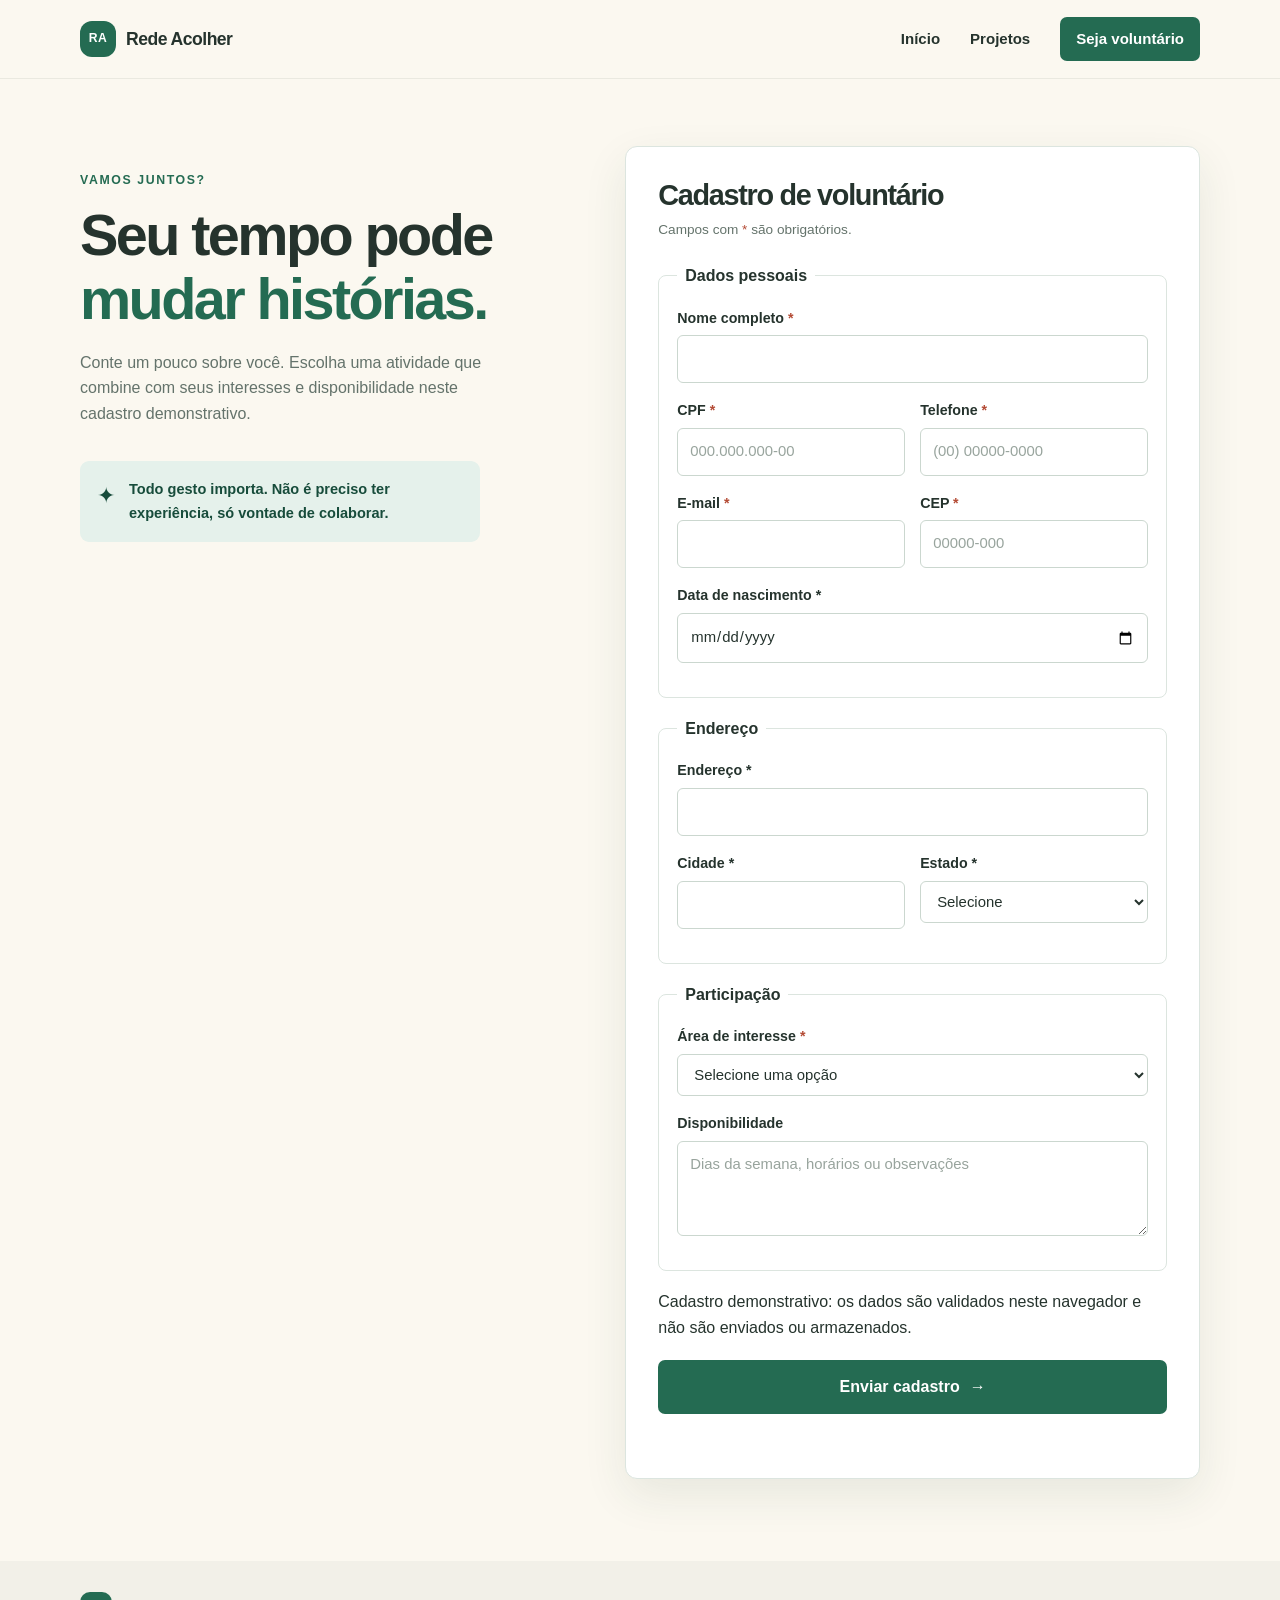
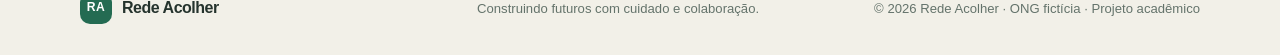
==== cadastro.html @ e8f596b9 "fix: publicar somente HTML CSS e JS na raiz" ====
<!doctype html>
<html lang="pt-BR">
<head>
  <meta charset="utf-8">
  <meta name="viewport" content="width=device-width, initial-scale=1">
  <meta name="description" content="Inscreva-se para ser voluntário da Rede Acolher.">
  <title>Seja voluntário | Rede Acolher</title>
  <link rel="stylesheet" href="styles.css">
  <script src="script.js" defer></script>
</head>
<body>
  <a class="skip-link" href="#conteudo">Pular para o conteúdo</a>
  <header class="site-header"><div class="container header-inner"><a class="brand" href="index.html" aria-label="Rede Acolher, página inicial"><span class="brand-mark" aria-hidden="true">RA</span><span>Rede Acolher</span></a><nav aria-label="Navegação principal"><ul class="nav-list"><li><a href="index.html">Início</a></li><li><a href="projetos.html">Projetos</a></li><li><a aria-current="page" class="button button-small" href="cadastro.html">Seja voluntário</a></li></ul></nav></div></header>
  <main id="conteudo" class="container form-layout">
    <section class="form-intro"><p class="eyebrow">Vamos juntos?</p><h1>Seu tempo pode<br><span>mudar histórias.</span></h1><p>Conte um pouco sobre você. Escolha uma atividade que combine com seus interesses e disponibilidade neste cadastro demonstrativo.</p><div class="form-note"><span aria-hidden="true">✦</span><p>Todo gesto importa. Não é preciso ter experiência, só vontade de colaborar.</p></div></section>
    <section class="form-panel" aria-labelledby="form-titulo"><h2 id="form-titulo">Cadastro de voluntário</h2><p class="form-required">Campos com <span aria-hidden="true">*</span> são obrigatórios.</p>
      <form id="volunteer-form"><fieldset><legend>Dados pessoais</legend>
        <div class="field"><label for="nome">Nome completo <span aria-hidden="true">*</span></label><input id="nome" name="nome" autocomplete="name" required minlength="3"></div>
        <div class="field-row"><div class="field"><label for="cpf">CPF <span aria-hidden="true">*</span></label><input id="cpf" name="cpf" pattern="[0-9]{3}\.[0-9]{3}\.[0-9]{3}-[0-9]{2}" inputmode="numeric" autocomplete="off" placeholder="000.000.000-00" maxlength="14" aria-describedby="cpf-error" required><small class="error" id="cpf-error"></small></div><div class="field"><label for="telefone">Telefone <span aria-hidden="true">*</span></label><input type="tel" id="telefone" name="telefone" pattern="\([0-9]{2}\) [0-9]{4,5}-[0-9]{4}" inputmode="tel" autocomplete="tel" placeholder="(00) 00000-0000" maxlength="15" aria-describedby="telefone-error" required><small class="error" id="telefone-error"></small></div></div>
        <div class="field-row"><div class="field"><label for="email">E-mail <span aria-hidden="true">*</span></label><input id="email" name="email" type="email" autocomplete="email" required></div><div class="field"><label for="cep">CEP <span aria-hidden="true">*</span></label><input id="cep" name="cep" pattern="[0-9]{5}-[0-9]{3}" inputmode="numeric" autocomplete="postal-code" placeholder="00000-000" maxlength="9" aria-describedby="cep-error" required><small class="error" id="cep-error"></small></div></div>
        <div class="field"><label for="nascimento">Data de nascimento *</label><input id="nascimento" name="nascimento" type="date" autocomplete="bday" required></div>
        </fieldset><fieldset><legend>Endereço</legend>
        <div class="field"><label for="endereco">Endereço *</label><input id="endereco" name="endereco" type="text" autocomplete="address-line1" required></div>
        <div class="field-row"><div class="field"><label for="cidade">Cidade *</label><input id="cidade" name="cidade" type="text" autocomplete="address-level2" required></div><div class="field"><label for="estado">Estado *</label><select id="estado" name="estado" autocomplete="address-level1" required><option value="">Selecione</option><option>AC</option><option>AL</option><option>AP</option><option>AM</option><option>BA</option><option>CE</option><option>DF</option><option>ES</option><option>GO</option><option>MA</option><option>MT</option><option>MS</option><option>MG</option><option>PA</option><option>PB</option><option>PR</option><option>PE</option><option>PI</option><option>RJ</option><option>RN</option><option>RS</option><option>RO</option><option>RR</option><option>SC</option><option>SP</option><option>SE</option><option>TO</option></select></div></div>
        </fieldset><fieldset><legend>Participação</legend>
        <div class="field"><label for="interesse">Área de interesse <span aria-hidden="true">*</span></label><select id="interesse" name="interesse" required><option value="">Selecione uma opção</option><option>Educação</option><option>Cuidado e convivência</option><option>Meio ambiente</option><option>Comunicação e eventos</option><option>Apoio a campanhas de doação</option><option>Outra área</option></select></div>
        <div class="field"><label for="disponibilidade">Disponibilidade</label><textarea id="disponibilidade" name="disponibilidade" rows="3" placeholder="Dias da semana, horários ou observações"></textarea></div>
        </fieldset><p>Cadastro demonstrativo: os dados são validados neste navegador e não são enviados ou armazenados.</p><button class="button submit-button" type="submit">Enviar cadastro <span aria-hidden="true">→</span></button>
        <p class="form-feedback" id="form-feedback" role="status" aria-live="polite"></p>
      </form>
    </section>
  </main>
  <footer class="site-footer"><div class="container footer-inner"><a class="brand brand-footer" href="index.html"><span class="brand-mark" aria-hidden="true">RA</span><span>Rede Acolher</span></a><p>Construindo futuros com cuidado e colaboração.</p><small>© 2026 Rede Acolher · ONG fictícia · Projeto acadêmico</small></div></footer>
</body>
</html>
---- styles.css ----
:root{--ink:#25332d;--muted:#64736b;--green:#246b52;--green-dark:#174c3b;--mint:#e5f1eb;--coral:#f0a58c;--cream:#fbf8f0;--line:#dce5df;--white:#fff;--shadow:0 16px 45px rgba(28,65,49,.09)}
*{box-sizing:border-box}
html{scroll-behavior:smooth}
body{margin:0;color:var(--ink);background:var(--cream);font-family:Arial,Helvetica,sans-serif;line-height:1.6}
a{color:inherit}
a:focus-visible,button:focus-visible,input:focus-visible,select:focus-visible,textarea:focus-visible{outline:3px solid #dd855f;outline-offset:3px}
.container{width:min(1120px,calc(100% - 40px));margin-inline:auto}
.skip-link{position:absolute;left:12px;top:-60px;z-index:10;background:var(--ink);color:white;padding:10px 16px;border-radius:6px}
.skip-link:focus{top:12px}
.site-header{background:var(--cream);border-bottom:1px solid rgba(37,51,45,.08)}
.header-inner,.nav-list,.brand{display:flex;align-items:center}
.header-inner{justify-content:space-between;min-height:78px}
.brand{gap:10px;text-decoration:none;font-weight:700;font-size:1.1rem;letter-spacing:-.03em}
.brand-mark{display:grid;place-items:center;width:36px;height:36px;border-radius:12px;background:var(--green);color:#fff;font-size:.76rem;letter-spacing:.04em}
.nav-list{gap:30px;list-style:none;margin:0;padding:0}
.nav-list a{text-decoration:none;font-size:.94rem;font-weight:600}
.nav-list a[aria-current=page]:not(.button){color:var(--green)}
.button{display:inline-flex;align-items:center;justify-content:center;gap:10px;border:0;border-radius:7px;background:var(--green);color:#fff;padding:14px 21px;text-decoration:none;font:inherit;font-weight:700;cursor:pointer;transition:background .2s,transform .2s}
.button:hover{background:var(--green-dark);transform:translateY(-1px)}
.button-small{padding:10px 16px}
.hero{position:relative;overflow:hidden;min-height:475px;background:var(--mint)}
.hero-content{position:relative;z-index:1;padding-top:84px;padding-bottom:83px}
.eyebrow{margin:0 0 12px;color:var(--green);font-size:.77rem;font-weight:800;letter-spacing:.13em;text-transform:uppercase}
h1,h2,h3,p{margin-top:0}
h1,h2{letter-spacing:-.045em;line-height:1.12}
.hero h1,.page-intro h1,.form-intro h1{font-size:clamp(2.7rem,6vw,4.5rem);margin:0 0 18px}
.hero h1 span,.page-intro h1 span,.form-intro h1 span{color:var(--green)}
.hero-copy{max-width:490px;color:var(--muted);font-size:1.08rem}
.hero-actions{display:flex;align-items:center;gap:26px;margin-top:28px}
.text-link{color:var(--green);font-weight:700;text-decoration:none}
.text-link span{display:inline-block;margin-left:5px;transition:transform .2s}
.text-link:hover span{transform:translateX(4px)}
.hero-art{position:absolute;right:max(calc((100vw - 1120px)/2),30px);top:48px;width:390px;height:380px;border-radius:48% 52% 43% 57%;background:#c5dfd0}
.hero-art:before,.hero-art:after{position:absolute;content:"";border-radius:50%}
.hero-art:before{width:220px;height:220px;right:-35px;top:24px;background:#f2c2a9}
.hero-art:after{width:95px;height:95px;left:5px;bottom:24px;background:#f5dc9c}
.sun{position:absolute;z-index:1;right:57px;top:55px;width:78px;height:78px;border-radius:50%;background:#e8a479}
.art-card{position:absolute;z-index:2;left:77px;top:78px;display:flex;align-items:center;gap:17px;padding:22px 25px;background:#fff;border-radius:14px;box-shadow:var(--shadow);transform:rotate(-5deg)}
.art-card span{font-size:3.6rem}
.art-card p{margin:0;font-family:Georgia,serif;font-size:1.15rem;font-weight:700;line-height:1.35}
.art-dot{position:absolute;z-index:3;right:49px;bottom:55px;width:52px;height:52px;background:var(--green);border:8px solid var(--mint);border-radius:50%}
.section{padding-top:76px;padding-bottom:82px}
.section-heading{display:flex;align-items:end;justify-content:space-between;gap:30px;margin-bottom:28px}
.section-heading h2{margin:0;font-size:2.2rem}
.section-heading>p{max-width:350px;margin:0;color:var(--muted)}
.impact-grid{display:grid;grid-template-columns:repeat(3,1fr);gap:18px}
.impact-card{padding:25px 27px;border:1px solid var(--line);border-radius:10px;background:#fff}
.icon{display:grid;place-items:center;width:42px;height:42px;margin-bottom:18px;border-radius:13px;background:var(--mint);color:var(--green);font-size:1.5rem}
.impact-card strong{display:block;color:var(--green);font-size:2rem;line-height:1.1}
.impact-card h3{margin:7px 0 4px;font-size:1rem}
.impact-card p{margin:0;color:var(--muted);font-size:.91rem}
.cta-band{background:var(--green-dark);color:#fff}
.cta-inner{display:flex;align-items:center;justify-content:space-between;gap:25px;padding-block:42px}
.cta-inner .eyebrow{color:#a8d7bc}
.cta-inner h2{max-width:560px;margin:0;font-size:2rem}
.button-light{background:#fff;color:var(--green-dark);white-space:nowrap}
.button-light:hover{background:#edf5ef}
.site-footer{background:#f2f0e8}
.footer-inner{display:grid;grid-template-columns:1fr 1fr auto;align-items:center;gap:20px;min-height:94px}
.footer-inner p,.footer-inner small{margin:0;color:var(--muted);font-size:.82rem}
.brand-footer{font-size:1rem}
.brand-footer .brand-mark{width:32px;height:32px;border-radius:10px}
.page-intro{padding:70px 0 30px}
.page-intro h1{font-size:clamp(2.6rem,5vw,4rem)}
.page-intro>div>p:last-child{max-width:550px;color:var(--muted);font-size:1.06rem}
.project-grid{display:grid;grid-template-columns:repeat(3,1fr);gap:22px}
.project-card{overflow:hidden;border:1px solid var(--line);border-radius:12px;background:#fff;box-shadow:0 5px 20px rgba(28,65,49,.04)}
.project-visual{display:grid;place-items:center;height:180px;font-size:4.5rem}
.visual-education{background:#f4e3c4;color:#946d32}
.visual-care{background:#f2d8ce;color:#ae654e}
.visual-green{background:#d9e9d6;color:#477b52}
.project-body{padding:24px}
.tag{display:inline-block;margin:0 0 11px;padding:4px 10px;border-radius:99px;background:var(--mint);color:var(--green);font-size:.74rem;font-weight:700}
.project-body h2{margin:0 0 10px;font-size:1.45rem}
.project-body>p:not(.tag){min-height:82px;color:var(--muted);font-size:.94rem}
.form-layout{display:grid;grid-template-columns:.9fr 1.1fr;gap:75px;padding-top:67px;padding-bottom:82px}
.form-intro{padding-top:25px}
.form-intro h1{font-size:clamp(2.6rem,4.5vw,3.7rem)}
.form-intro>p:not(.eyebrow){max-width:420px;color:var(--muted)}
.form-note{display:flex;align-items:flex-start;gap:14px;max-width:400px;margin-top:35px;padding:17px;border-radius:9px;background:var(--mint);color:var(--green-dark)}
.form-note span{font-size:1.4rem}
.form-note p{margin:0;font-size:.91rem;font-weight:600}
.form-panel{padding:32px;border:1px solid var(--line);border-radius:12px;background:#fff;box-shadow:var(--shadow)}
.form-panel h2{margin:0 0 8px;font-size:1.8rem}
.form-required{margin:0 0 22px;color:var(--muted);font-size:.85rem}
.form-required span,.field label span{color:#b44b35}
.field{display:flex;flex-direction:column;gap:6px;margin-bottom:16px}
.field-row{display:grid;grid-template-columns:1fr 1fr;gap:15px}
.field label{font-size:.89rem;font-weight:700}
input,select,textarea{width:100%;border:1px solid #cbd7cf;border-radius:6px;background:#fff;color:var(--ink);padding:11px 12px;font:inherit;font-size:.93rem}
input::placeholder,textarea::placeholder{color:#98a49d}
textarea{resize:vertical}
.error{min-height:0;color:#a63f32;font-size:.78rem}
.error:empty{display:none}
[aria-invalid=true]{border-color:#a63f32}
.submit-button{width:100%;margin-top:4px}
.form-feedback{min-height:1.4em;margin:12px 0 0;color:var(--green);font-size:.9rem;font-weight:700}
@media(max-width:850px){.hero-art{right:-90px;opacity:.65}.hero-content{max-width:650px}.section-heading{align-items:start;flex-direction:column}.form-layout{gap:35px}.footer-inner{grid-template-columns:1fr 1fr}.footer-inner small{grid-column:1/-1;padding-bottom:15px}}
@media(max-width:650px){.container{width:min(100% - 32px,520px)}.header-inner{align-items:flex-start;flex-direction:column;gap:13px;padding-block:15px}.nav-list{gap:17px;flex-wrap:wrap}.nav-list a{font-size:.87rem}.hero{min-height:450px}.hero-content{padding-top:67px;padding-bottom:60px}.hero-art{right:-225px;top:95px;opacity:.3}.hero-copy{max-width:400px}.hero-actions{align-items:flex-start;flex-direction:column;gap:17px}.section{padding-block:55px}.section-heading h2{font-size:1.9rem}.impact-grid,.project-grid{grid-template-columns:1fr}.impact-card{padding:20px}.project-body>p:not(.tag){min-height:0}.cta-inner{align-items:flex-start;flex-direction:column;padding-block:34px}.cta-inner h2{font-size:1.7rem}.footer-inner{grid-template-columns:1fr;gap:7px;padding-block:20px}.footer-inner small{grid-column:auto;padding:4px 0 0}.page-intro{padding-top:50px}.form-layout{grid-template-columns:1fr;padding-top:40px;gap:27px}.form-intro{padding-top:0}.form-panel{padding:22px 18px}.field-row{grid-template-columns:1fr;gap:0}}
@media(prefers-reduced-motion:reduce){html{scroll-behavior:auto}*,*::before,*::after{transition:none!important}}


.hero-image{position:absolute;right:3%;top:70px;width:38%;height:auto;border-radius:18px}fieldset{border:1px solid var(--line);border-radius:8px;padding:18px;margin:0 0 18px;min-width:0}legend{font-weight:700;padding-inline:8px}address{font-style:normal} @media(max-width:850px){.hero-image{position:static;display:block;width:min(90%,500px);margin:0 auto 30px}.hero-content{padding-bottom:30px}}
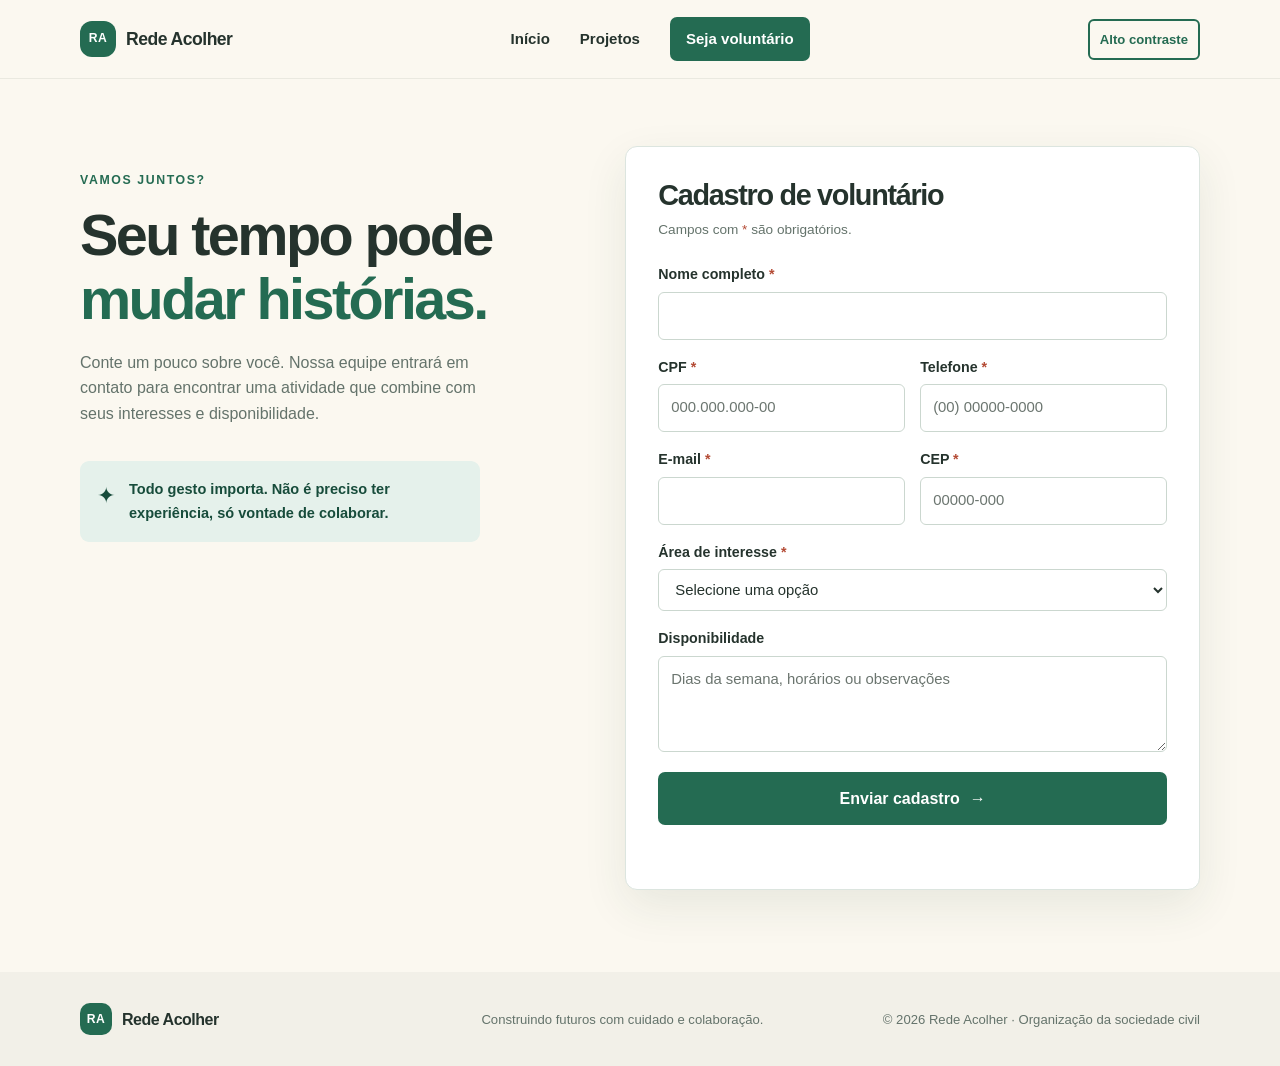
==== commit d26ef243: "feat: prepare Project04 for production deployment Closes #2" ====
--- a/cadastro.html
+++ b/cadastro.html
@@ -1,35 +1 @@
-<!doctype html>
-<html lang="pt-BR">
-<head>
-  <meta charset="utf-8">
-  <meta name="viewport" content="width=device-width, initial-scale=1">
-  <meta name="description" content="Inscreva-se para ser voluntário da Rede Acolher.">
-  <title>Seja voluntário | Rede Acolher</title>
-  <link rel="stylesheet" href="styles.css">
-  <script src="script.js" defer></script>
-</head>
-<body>
-  <a class="skip-link" href="#conteudo">Pular para o conteúdo</a>
-  <header class="site-header"><div class="container header-inner"><a class="brand" href="index.html" aria-label="Rede Acolher, página inicial"><span class="brand-mark" aria-hidden="true">RA</span><span>Rede Acolher</span></a><nav aria-label="Navegação principal"><ul class="nav-list"><li><a href="index.html">Início</a></li><li><a href="projetos.html">Projetos</a></li><li><a aria-current="page" class="button button-small" href="cadastro.html">Seja voluntário</a></li></ul></nav></div></header>
-  <main id="conteudo" class="container form-layout">
-    <section class="form-intro"><p class="eyebrow">Vamos juntos?</p><h1>Seu tempo pode<br><span>mudar histórias.</span></h1><p>Conte um pouco sobre você. Escolha uma atividade que combine com seus interesses e disponibilidade neste cadastro demonstrativo.</p><div class="form-note"><span aria-hidden="true">✦</span><p>Todo gesto importa. Não é preciso ter experiência, só vontade de colaborar.</p></div></section>
-    <section class="form-panel" aria-labelledby="form-titulo"><h2 id="form-titulo">Cadastro de voluntário</h2><p class="form-required">Campos com <span aria-hidden="true">*</span> são obrigatórios.</p>
-      <form id="volunteer-form"><fieldset><legend>Dados pessoais</legend>
-        <div class="field"><label for="nome">Nome completo <span aria-hidden="true">*</span></label><input id="nome" name="nome" autocomplete="name" required minlength="3"></div>
-        <div class="field-row"><div class="field"><label for="cpf">CPF <span aria-hidden="true">*</span></label><input id="cpf" name="cpf" pattern="[0-9]{3}\.[0-9]{3}\.[0-9]{3}-[0-9]{2}" inputmode="numeric" autocomplete="off" placeholder="000.000.000-00" maxlength="14" aria-describedby="cpf-error" required><small class="error" id="cpf-error"></small></div><div class="field"><label for="telefone">Telefone <span aria-hidden="true">*</span></label><input type="tel" id="telefone" name="telefone" pattern="\([0-9]{2}\) [0-9]{4,5}-[0-9]{4}" inputmode="tel" autocomplete="tel" placeholder="(00) 00000-0000" maxlength="15" aria-describedby="telefone-error" required><small class="error" id="telefone-error"></small></div></div>
-        <div class="field-row"><div class="field"><label for="email">E-mail <span aria-hidden="true">*</span></label><input id="email" name="email" type="email" autocomplete="email" required></div><div class="field"><label for="cep">CEP <span aria-hidden="true">*</span></label><input id="cep" name="cep" pattern="[0-9]{5}-[0-9]{3}" inputmode="numeric" autocomplete="postal-code" placeholder="00000-000" maxlength="9" aria-describedby="cep-error" required><small class="error" id="cep-error"></small></div></div>
-        <div class="field"><label for="nascimento">Data de nascimento *</label><input id="nascimento" name="nascimento" type="date" autocomplete="bday" required></div>
-        </fieldset><fieldset><legend>Endereço</legend>
-        <div class="field"><label for="endereco">Endereço *</label><input id="endereco" name="endereco" type="text" autocomplete="address-line1" required></div>
-        <div class="field-row"><div class="field"><label for="cidade">Cidade *</label><input id="cidade" name="cidade" type="text" autocomplete="address-level2" required></div><div class="field"><label for="estado">Estado *</label><select id="estado" name="estado" autocomplete="address-level1" required><option value="">Selecione</option><option>AC</option><option>AL</option><option>AP</option><option>AM</option><option>BA</option><option>CE</option><option>DF</option><option>ES</option><option>GO</option><option>MA</option><option>MT</option><option>MS</option><option>MG</option><option>PA</option><option>PB</option><option>PR</option><option>PE</option><option>PI</option><option>RJ</option><option>RN</option><option>RS</option><option>RO</option><option>RR</option><option>SC</option><option>SP</option><option>SE</option><option>TO</option></select></div></div>
-        </fieldset><fieldset><legend>Participação</legend>
-        <div class="field"><label for="interesse">Área de interesse <span aria-hidden="true">*</span></label><select id="interesse" name="interesse" required><option value="">Selecione uma opção</option><option>Educação</option><option>Cuidado e convivência</option><option>Meio ambiente</option><option>Comunicação e eventos</option><option>Apoio a campanhas de doação</option><option>Outra área</option></select></div>
-        <div class="field"><label for="disponibilidade">Disponibilidade</label><textarea id="disponibilidade" name="disponibilidade" rows="3" placeholder="Dias da semana, horários ou observações"></textarea></div>
-        </fieldset><p>Cadastro demonstrativo: os dados são validados neste navegador e não são enviados ou armazenados.</p><button class="button submit-button" type="submit">Enviar cadastro <span aria-hidden="true">→</span></button>
-        <p class="form-feedback" id="form-feedback" role="status" aria-live="polite"></p>
-      </form>
-    </section>
-  </main>
-  <footer class="site-footer"><div class="container footer-inner"><a class="brand brand-footer" href="index.html"><span class="brand-mark" aria-hidden="true">RA</span><span>Rede Acolher</span></a><p>Construindo futuros com cuidado e colaboração.</p><small>© 2026 Rede Acolher · ONG fictícia · Projeto acadêmico</small></div></footer>
-</body>
-</html>
+<!doctype html><html lang="pt-BR"><head><meta charset="utf-8"><meta name="viewport" content="width=device-width,initial-scale=1"><meta name="description" content="Inscreva-se para ser voluntário da Rede Acolher."><title>Seja voluntário | Rede Acolher</title><link rel="stylesheet" href="styles.min.css"><script src="script.min.js" defer="defer"></script></head><body><a class="skip-link" href="#conteudo">Pular para o conteúdo</a><header class="site-header"><div class="container header-inner"><a class="brand" href="index.html" aria-label="Rede Acolher, página inicial"><span class="brand-mark" aria-hidden="true">RA</span><span>Rede Acolher</span></a><nav aria-label="Navegação principal"><ul class="nav-list"><li><a href="index.html">Início</a></li><li><a href="projetos.html">Projetos</a></li><li><a aria-current="page" class="button button-small" href="cadastro.html">Seja voluntário</a></li></ul></nav><button class="contrast-toggle" type="button" aria-pressed="false">Alto contraste</button></div></header><main id="conteudo" class="container form-layout"><section class="form-intro"><p class="eyebrow">Vamos juntos?</p><h1>Seu tempo pode<br><span>mudar histórias.</span></h1><p>Conte um pouco sobre você. Nossa equipe entrará em contato para encontrar uma atividade que combine com seus interesses e disponibilidade.</p><div class="form-note"><span aria-hidden="true">✦</span><p>Todo gesto importa. Não é preciso ter experiência, só vontade de colaborar.</p></div></section><section class="form-panel" aria-labelledby="form-titulo"><h2 id="form-titulo">Cadastro de voluntário</h2><p class="form-required">Campos com <span aria-hidden="true">*</span> são obrigatórios.</p><form id="volunteer-form"><div class="field"><label for="nome">Nome completo <span aria-hidden="true">*</span></label><input id="nome" name="nome" autocomplete="name" required minlength="3"></div><div class="field-row"><div class="field"><label for="cpf">CPF <span aria-hidden="true">*</span></label><input id="cpf" name="cpf" inputmode="numeric" autocomplete="off" placeholder="000.000.000-00" maxlength="14" aria-describedby="cpf-error" required><small class="error" id="cpf-error"></small></div><div class="field"><label for="telefone">Telefone <span aria-hidden="true">*</span></label><input id="telefone" name="telefone" inputmode="tel" autocomplete="tel" placeholder="(00) 00000-0000" maxlength="15" aria-describedby="telefone-error" required><small class="error" id="telefone-error"></small></div></div><div class="field-row"><div class="field"><label for="email">E-mail <span aria-hidden="true">*</span></label><input id="email" name="email" type="email" autocomplete="email" required></div><div class="field"><label for="cep">CEP <span aria-hidden="true">*</span></label><input id="cep" name="cep" inputmode="numeric" autocomplete="postal-code" placeholder="00000-000" maxlength="9" aria-describedby="cep-error" required><small class="error" id="cep-error"></small></div></div><div class="field"><label for="interesse">Área de interesse <span aria-hidden="true">*</span></label><select id="interesse" name="interesse" required><option value="">Selecione uma opção</option><option>Educação</option><option>Cuidado e convivência</option><option>Meio ambiente</option><option>Comunicação e eventos</option><option>Outra área</option></select></div><div class="field"><label for="disponibilidade">Disponibilidade</label><textarea id="disponibilidade" name="disponibilidade" rows="3" placeholder="Dias da semana, horários ou observações"></textarea></div><button class="button submit-button" type="submit">Enviar cadastro <span aria-hidden="true">→</span></button><p class="form-feedback" id="form-feedback" role="status" aria-live="polite"></p></form></section></main><footer class="site-footer"><div class="container footer-inner"><a class="brand brand-footer" href="index.html"><span class="brand-mark" aria-hidden="true">RA</span><span>Rede Acolher</span></a><p>Construindo futuros com cuidado e colaboração.</p><small>© 2026 Rede Acolher · Organização da sociedade civil</small></div></footer></body></html>
--- a/styles.min.css
+++ b/styles.min.css
@@ -0,0 +1 @@
+:root{--ink:#25332d;--muted:#64736b;--green:#246b52;--green-dark:#174c3b;--mint:#e5f1eb;--coral:#f0a58c;--cream:#fbf8f0;--line:#dce5df;--white:#fff;--shadow:0 16px 45px rgba(28,65,49,.09)}.high-contrast{--ink:#111;--muted:#222;--green:#003f25;--green-dark:#001d11;--mint:#fff;--cream:#fff;--line:#222;--shadow:none}*{box-sizing:border-box}html{scroll-behavior:smooth}body{margin:0;color:var(--ink);background:var(--cream);font-family:Arial,Helvetica,sans-serif;line-height:1.6}a{color:inherit}a:focus-visible,button:focus-visible,input:focus-visible,select:focus-visible,textarea:focus-visible{outline:3px solid #9b3d17;outline-offset:3px}.container{width:min(1120px,calc(100% - 40px));margin-inline:auto}.skip-link{position:absolute;left:12px;top:-60px;z-index:10;background:var(--ink);color:#fff;padding:10px 16px;border-radius:6px}.skip-link:focus{top:12px}.site-header{background:var(--cream);border-bottom:1px solid rgba(37,51,45,.08)}.brand,.header-inner,.nav-list{display:flex;align-items:center}.header-inner{justify-content:space-between;min-height:78px}.contrast-toggle{border:2px solid var(--green);border-radius:6px;background:var(--cream);color:var(--green);padding:8px 10px;font:inherit;font-size:.82rem;font-weight:700;cursor:pointer}.contrast-toggle[aria-pressed=true]{background:var(--green);color:#fff}.brand{gap:10px;text-decoration:none;font-weight:700;font-size:1.1rem;letter-spacing:-.03em}.brand-mark{display:grid;place-items:center;width:36px;height:36px;border-radius:12px;background:var(--green);color:#fff;font-size:.76rem;letter-spacing:.04em}.nav-list{gap:30px;list-style:none;margin:0;padding:0}.nav-list a{text-decoration:none;font-size:.94rem;font-weight:600}.nav-list a[aria-current=page]:not(.button){color:var(--green)}.button{display:inline-flex;align-items:center;justify-content:center;gap:10px;border:0;border-radius:7px;background:var(--green);color:#fff;padding:14px 21px;text-decoration:none;font:inherit;font-weight:700;cursor:pointer;transition:background .2s,transform .2s}.button:hover{background:var(--green-dark);transform:translateY(-1px)}.button-small{padding:10px 16px}.hero{position:relative;overflow:hidden;min-height:475px;background:var(--mint)}.high-contrast .hero-art{display:none}.hero-content{position:relative;z-index:1;padding-top:84px;padding-bottom:83px}.eyebrow{margin:0 0 12px;color:var(--green);font-size:.77rem;font-weight:800;letter-spacing:.13em;text-transform:uppercase}h1,h2,h3,p{margin-top:0}h1,h2{letter-spacing:-.045em;line-height:1.12}.form-intro h1,.hero h1,.page-intro h1{font-size:clamp(2.7rem,6vw,4.5rem);margin:0 0 18px}.form-intro h1 span,.hero h1 span,.page-intro h1 span{color:var(--green)}.hero-copy{max-width:490px;color:var(--muted);font-size:1.08rem}.hero-actions{display:flex;align-items:center;gap:26px;margin-top:28px}.text-link{color:var(--green);font-weight:700;text-decoration:none}.text-link span{display:inline-block;margin-left:5px;transition:transform .2s}.text-link:hover span{transform:translateX(4px)}.hero-art{position:absolute;right:max(calc((100vw - 1120px)/ 2),30px);top:48px;width:390px;height:380px;border-radius:48% 52% 43% 57%;background:#c5dfd0}.hero-art:after,.hero-art:before{position:absolute;content:"";border-radius:50%}.hero-art:before{width:220px;height:220px;right:-35px;top:24px;background:#f2c2a9}.hero-art:after{width:95px;height:95px;left:5px;bottom:24px;background:#f5dc9c}.sun{position:absolute;z-index:1;right:57px;top:55px;width:78px;height:78px;border-radius:50%;background:#e8a479}.art-card{position:absolute;z-index:2;left:77px;top:78px;display:flex;align-items:center;gap:17px;padding:22px 25px;background:#fff;border-radius:14px;box-shadow:var(--shadow);transform:rotate(-5deg)}.art-card span{font-size:3.6rem}.art-card p{margin:0;font-family:Georgia,serif;font-size:1.15rem;font-weight:700;line-height:1.35}.art-dot{position:absolute;z-index:3;right:49px;bottom:55px;width:52px;height:52px;background:var(--green);border:8px solid var(--mint);border-radius:50%}.section{padding-top:76px;padding-bottom:82px}.section-heading{display:flex;align-items:end;justify-content:space-between;gap:30px;margin-bottom:28px}.section-heading h2{margin:0;font-size:2.2rem}.section-heading>p{max-width:350px;margin:0;color:var(--muted)}.impact-grid{display:grid;grid-template-columns:repeat(3,1fr);gap:18px}.impact-card{padding:25px 27px;border:1px solid var(--line);border-radius:10px;background:#fff}.icon{display:grid;place-items:center;width:42px;height:42px;margin-bottom:18px;border-radius:13px;background:var(--mint);color:var(--green);font-size:1.5rem}.impact-card strong{display:block;color:var(--green);font-size:2rem;line-height:1.1}.impact-card h3{margin:7px 0 4px;font-size:1rem}.impact-card p{margin:0;color:var(--muted);font-size:.91rem}.cta-band{background:var(--green-dark);color:#fff}.cta-inner{display:flex;align-items:center;justify-content:space-between;gap:25px;padding-block:42px}.cta-inner .eyebrow{color:#a8d7bc}.cta-inner h2{max-width:560px;margin:0;font-size:2rem}.button-light{background:#fff;color:var(--green-dark);white-space:nowrap}.button-light:hover{background:#edf5ef}.site-footer{background:#f2f0e8}.footer-inner{display:grid;grid-template-columns:1fr 1fr auto;align-items:center;gap:20px;min-height:94px}.footer-inner p,.footer-inner small{margin:0;color:var(--muted);font-size:.82rem}.brand-footer{font-size:1rem}.brand-footer .brand-mark{width:32px;height:32px;border-radius:10px}.page-intro{padding:70px 0 30px}.page-intro h1{font-size:clamp(2.6rem,5vw,4rem)}.page-intro>div>p:last-child{max-width:550px;color:var(--muted);font-size:1.06rem}.project-grid{display:grid;grid-template-columns:repeat(3,1fr);gap:22px}.project-card{overflow:hidden;border:1px solid var(--line);border-radius:12px;background:#fff;box-shadow:0 5px 20px rgba(28,65,49,.04)}.project-visual{display:grid;place-items:center;height:180px;font-size:4.5rem}.visual-education{background:#f4e3c4;color:#946d32}.visual-care{background:#f2d8ce;color:#ae654e}.visual-green{background:#d9e9d6;color:#477b52}.project-body{padding:24px}.tag{display:inline-block;margin:0 0 11px;padding:4px 10px;border-radius:99px;background:var(--mint);color:var(--green);font-size:.74rem;font-weight:700}.project-body h2{margin:0 0 10px;font-size:1.45rem}.project-body>p:not(.tag){min-height:82px;color:var(--muted);font-size:.94rem}.form-layout{display:grid;grid-template-columns:.9fr 1.1fr;gap:75px;padding-top:67px;padding-bottom:82px}.form-intro{padding-top:25px}.form-intro h1{font-size:clamp(2.6rem,4.5vw,3.7rem)}.form-intro>p:not(.eyebrow){max-width:420px;color:var(--muted)}.form-note{display:flex;align-items:flex-start;gap:14px;max-width:400px;margin-top:35px;padding:17px;border-radius:9px;background:var(--mint);color:var(--green-dark)}.form-note span{font-size:1.4rem}.form-note p{margin:0;font-size:.91rem;font-weight:600}.form-panel{padding:32px;border:1px solid var(--line);border-radius:12px;background:#fff;box-shadow:var(--shadow)}.form-panel h2{margin:0 0 8px;font-size:1.8rem}.form-required{margin:0 0 22px;color:var(--muted);font-size:.85rem}.field label span,.form-required span{color:#b44b35}.field{display:flex;flex-direction:column;gap:6px;margin-bottom:16px}.field-row{display:grid;grid-template-columns:1fr 1fr;gap:15px}.field label{font-size:.89rem;font-weight:700}input,select,textarea{width:100%;border:1px solid #cbd7cf;border-radius:6px;background:#fff;color:var(--ink);padding:11px 12px;font:inherit;font-size:.93rem}input::placeholder,textarea::placeholder{color:#6b756f}textarea{resize:vertical}.error{min-height:0;color:#a63f32;font-size:.78rem}.error:empty{display:none}[aria-invalid=true]{border-color:#a63f32}.submit-button{width:100%;margin-top:4px}.form-feedback{min-height:1.4em;margin:12px 0 0;color:var(--green);font-size:.9rem;font-weight:700}@media(max-width:850px){.hero-art{right:-90px;opacity:.65}.hero-content{max-width:650px}.section-heading{align-items:start;flex-direction:column}.form-layout{gap:35px}.footer-inner{grid-template-columns:1fr 1fr}.footer-inner small{grid-column:1/-1;padding-bottom:15px}}@media(max-width:650px){.container{width:min(100% - 32px,520px)}.header-inner{align-items:flex-start;flex-direction:column;gap:13px;padding-block:15px}.nav-list{gap:17px;flex-wrap:wrap}.nav-list a{font-size:.87rem}.hero{min-height:450px}.hero-content{padding-top:67px;padding-bottom:60px}.hero-art{right:-225px;top:95px;opacity:.3}.hero-copy{max-width:400px}.hero-actions{align-items:flex-start;flex-direction:column;gap:17px}.section{padding-block:55px}.section-heading h2{font-size:1.9rem}.impact-grid,.project-grid{grid-template-columns:1fr}.impact-card{padding:20px}.project-body>p:not(.tag){min-height:0}.cta-inner{align-items:flex-start;flex-direction:column;padding-block:34px}.cta-inner h2{font-size:1.7rem}.footer-inner{grid-template-columns:1fr;gap:7px;padding-block:20px}.footer-inner small{grid-column:auto;padding:4px 0 0}.page-intro{padding-top:50px}.form-layout{grid-template-columns:1fr;padding-top:40px;gap:27px}.form-intro{padding-top:0}.form-panel{padding:22px 18px}.field-row{grid-template-columns:1fr;gap:0}}@media(prefers-reduced-motion:reduce){html{scroll-behavior:auto}*,::after,::before{transition:none!important}}
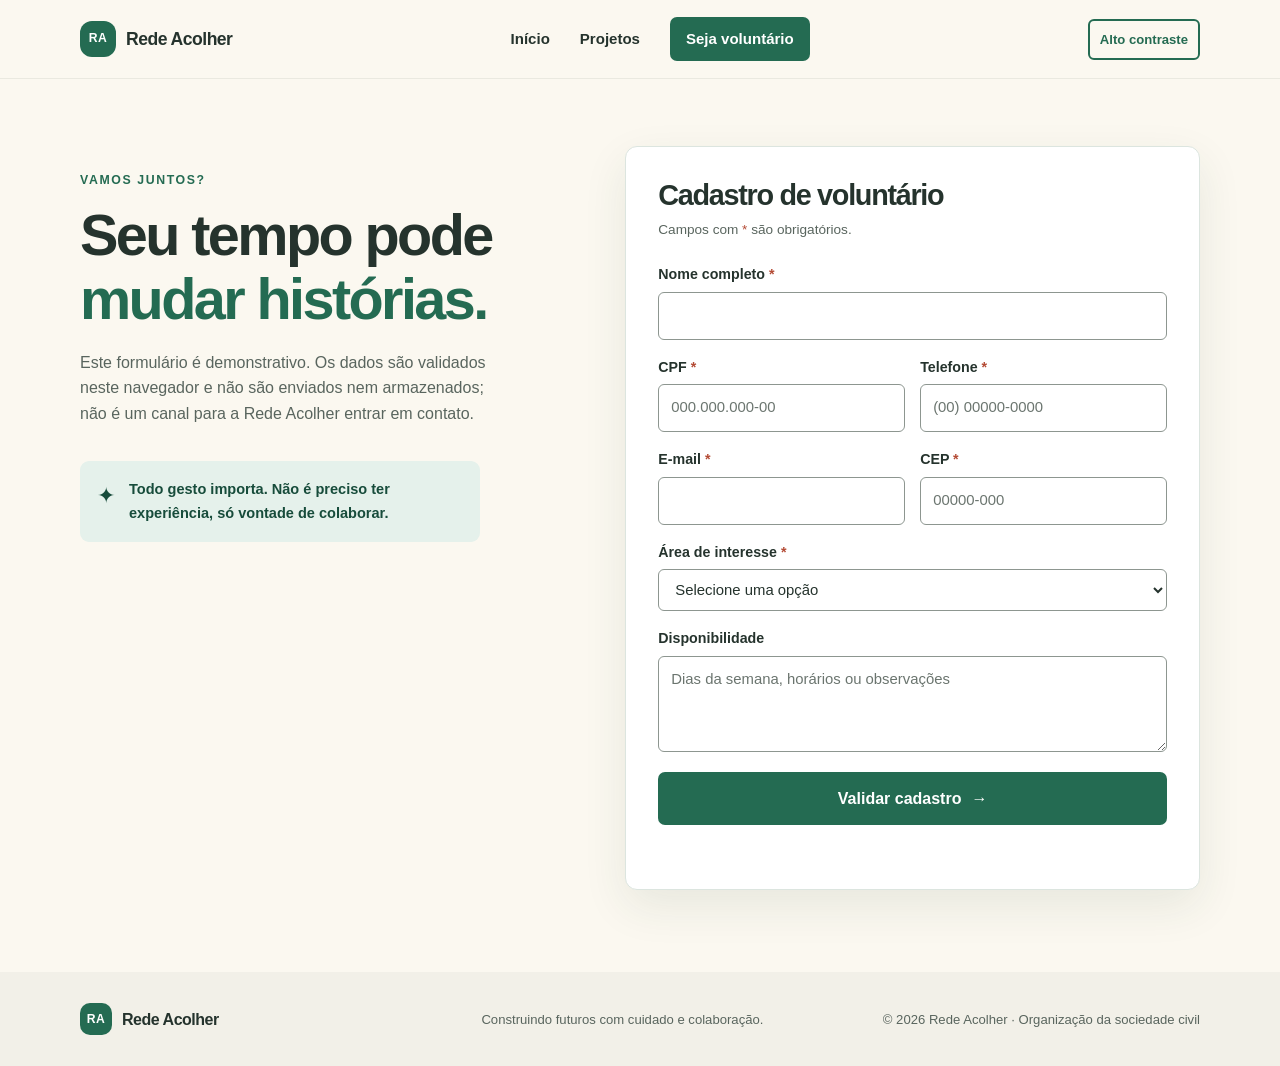
==== commit 60074537: "fix: improve accessibility and fulfill project scope Closes #4" ====
--- a/cadastro.html
+++ b/cadastro.html
@@ -1 +1 @@
-<!doctype html><html lang="pt-BR"><head><meta charset="utf-8"><meta name="viewport" content="width=device-width,initial-scale=1"><meta name="description" content="Inscreva-se para ser voluntário da Rede Acolher."><title>Seja voluntário | Rede Acolher</title><link rel="stylesheet" href="styles.min.css"><script src="script.min.js" defer="defer"></script></head><body><a class="skip-link" href="#conteudo">Pular para o conteúdo</a><header class="site-header"><div class="container header-inner"><a class="brand" href="index.html" aria-label="Rede Acolher, página inicial"><span class="brand-mark" aria-hidden="true">RA</span><span>Rede Acolher</span></a><nav aria-label="Navegação principal"><ul class="nav-list"><li><a href="index.html">Início</a></li><li><a href="projetos.html">Projetos</a></li><li><a aria-current="page" class="button button-small" href="cadastro.html">Seja voluntário</a></li></ul></nav><button class="contrast-toggle" type="button" aria-pressed="false">Alto contraste</button></div></header><main id="conteudo" class="container form-layout"><section class="form-intro"><p class="eyebrow">Vamos juntos?</p><h1>Seu tempo pode<br><span>mudar histórias.</span></h1><p>Conte um pouco sobre você. Nossa equipe entrará em contato para encontrar uma atividade que combine com seus interesses e disponibilidade.</p><div class="form-note"><span aria-hidden="true">✦</span><p>Todo gesto importa. Não é preciso ter experiência, só vontade de colaborar.</p></div></section><section class="form-panel" aria-labelledby="form-titulo"><h2 id="form-titulo">Cadastro de voluntário</h2><p class="form-required">Campos com <span aria-hidden="true">*</span> são obrigatórios.</p><form id="volunteer-form"><div class="field"><label for="nome">Nome completo <span aria-hidden="true">*</span></label><input id="nome" name="nome" autocomplete="name" required minlength="3"></div><div class="field-row"><div class="field"><label for="cpf">CPF <span aria-hidden="true">*</span></label><input id="cpf" name="cpf" inputmode="numeric" autocomplete="off" placeholder="000.000.000-00" maxlength="14" aria-describedby="cpf-error" required><small class="error" id="cpf-error"></small></div><div class="field"><label for="telefone">Telefone <span aria-hidden="true">*</span></label><input id="telefone" name="telefone" inputmode="tel" autocomplete="tel" placeholder="(00) 00000-0000" maxlength="15" aria-describedby="telefone-error" required><small class="error" id="telefone-error"></small></div></div><div class="field-row"><div class="field"><label for="email">E-mail <span aria-hidden="true">*</span></label><input id="email" name="email" type="email" autocomplete="email" required></div><div class="field"><label for="cep">CEP <span aria-hidden="true">*</span></label><input id="cep" name="cep" inputmode="numeric" autocomplete="postal-code" placeholder="00000-000" maxlength="9" aria-describedby="cep-error" required><small class="error" id="cep-error"></small></div></div><div class="field"><label for="interesse">Área de interesse <span aria-hidden="true">*</span></label><select id="interesse" name="interesse" required><option value="">Selecione uma opção</option><option>Educação</option><option>Cuidado e convivência</option><option>Meio ambiente</option><option>Comunicação e eventos</option><option>Outra área</option></select></div><div class="field"><label for="disponibilidade">Disponibilidade</label><textarea id="disponibilidade" name="disponibilidade" rows="3" placeholder="Dias da semana, horários ou observações"></textarea></div><button class="button submit-button" type="submit">Enviar cadastro <span aria-hidden="true">→</span></button><p class="form-feedback" id="form-feedback" role="status" aria-live="polite"></p></form></section></main><footer class="site-footer"><div class="container footer-inner"><a class="brand brand-footer" href="index.html"><span class="brand-mark" aria-hidden="true">RA</span><span>Rede Acolher</span></a><p>Construindo futuros com cuidado e colaboração.</p><small>© 2026 Rede Acolher · Organização da sociedade civil</small></div></footer></body></html>
+<!doctype html><html lang="pt-BR"><head><meta charset="utf-8"><meta name="viewport" content="width=device-width,initial-scale=1"><meta name="description" content="Inscreva-se para ser voluntário da Rede Acolher."><title>Seja voluntário | Rede Acolher</title><link rel="stylesheet" href="styles.min.css"><script src="script.min.js" defer="defer"></script></head><body><a class="skip-link" href="#conteudo">Pular para o conteúdo</a><header class="site-header"><div class="container header-inner"><a class="brand" href="index.html" aria-label="Rede Acolher, página inicial"><span class="brand-mark" aria-hidden="true">RA</span><span>Rede Acolher</span></a><nav aria-label="Navegação principal"><ul class="nav-list"><li><a href="index.html">Início</a></li><li><a href="projetos.html">Projetos</a></li><li><a aria-current="page" class="button button-small" href="cadastro.html">Seja voluntário</a></li></ul></nav><button class="contrast-toggle" type="button" aria-pressed="false">Alto contraste</button></div></header><main id="conteudo" tabindex="-1" class="container form-layout"><section class="form-intro"><p class="eyebrow">Vamos juntos?</p><h1>Seu tempo pode<br><span>mudar histórias.</span></h1><p>Este formulário é demonstrativo. Os dados são validados neste navegador e não são enviados nem armazenados; não é um canal para a Rede Acolher entrar em contato.</p><div class="form-note"><span aria-hidden="true">✦</span><p>Todo gesto importa. Não é preciso ter experiência, só vontade de colaborar.</p></div></section><section class="form-panel" aria-labelledby="form-titulo"><h2 id="form-titulo">Cadastro de voluntário</h2><p class="form-required">Campos com <span aria-hidden="true">*</span> são obrigatórios.</p><form id="volunteer-form"><div class="field"><label for="nome">Nome completo <span aria-hidden="true">*</span></label><input id="nome" name="nome" autocomplete="name" required minlength="3"></div><div class="field-row"><div class="field"><label for="cpf">CPF <span aria-hidden="true">*</span></label><input id="cpf" name="cpf" inputmode="numeric" autocomplete="off" placeholder="000.000.000-00" maxlength="14" aria-describedby="cpf-error" required><small class="error" id="cpf-error"></small></div><div class="field"><label for="telefone">Telefone <span aria-hidden="true">*</span></label><input id="telefone" name="telefone" inputmode="tel" autocomplete="tel" placeholder="(00) 00000-0000" maxlength="15" aria-describedby="telefone-error" required><small class="error" id="telefone-error"></small></div></div><div class="field-row"><div class="field"><label for="email">E-mail <span aria-hidden="true">*</span></label><input id="email" name="email" type="email" autocomplete="email" required></div><div class="field"><label for="cep">CEP <span aria-hidden="true">*</span></label><input id="cep" name="cep" inputmode="numeric" autocomplete="postal-code" placeholder="00000-000" maxlength="9" aria-describedby="cep-error" required><small class="error" id="cep-error"></small></div></div><div class="field"><label for="interesse">Área de interesse <span aria-hidden="true">*</span></label><select id="interesse" name="interesse" required><option value="">Selecione uma opção</option><option>Educação</option><option>Cuidado e convivência</option><option>Meio ambiente</option><option>Comunicação e eventos</option><option>Outra área</option></select></div><div class="field"><label for="disponibilidade">Disponibilidade</label><textarea id="disponibilidade" name="disponibilidade" rows="3" placeholder="Dias da semana, horários ou observações"></textarea></div><button class="button submit-button" type="submit">Validar cadastro <span aria-hidden="true">→</span></button><p class="form-feedback" id="form-feedback" role="status" aria-live="polite"></p></form></section></main><footer class="site-footer"><div class="container footer-inner"><a class="brand brand-footer" href="index.html"><span class="brand-mark" aria-hidden="true">RA</span><span>Rede Acolher</span></a><p>Construindo futuros com cuidado e colaboração.</p><small>© 2026 Rede Acolher · Organização da sociedade civil</small></div></footer></body></html>
--- a/styles.min.css
+++ b/styles.min.css
@@ -1 +1 @@
-:root{--ink:#25332d;--muted:#64736b;--green:#246b52;--green-dark:#174c3b;--mint:#e5f1eb;--coral:#f0a58c;--cream:#fbf8f0;--line:#dce5df;--white:#fff;--shadow:0 16px 45px rgba(28,65,49,.09)}.high-contrast{--ink:#111;--muted:#222;--green:#003f25;--green-dark:#001d11;--mint:#fff;--cream:#fff;--line:#222;--shadow:none}*{box-sizing:border-box}html{scroll-behavior:smooth}body{margin:0;color:var(--ink);background:var(--cream);font-family:Arial,Helvetica,sans-serif;line-height:1.6}a{color:inherit}a:focus-visible,button:focus-visible,input:focus-visible,select:focus-visible,textarea:focus-visible{outline:3px solid #9b3d17;outline-offset:3px}.container{width:min(1120px,calc(100% - 40px));margin-inline:auto}.skip-link{position:absolute;left:12px;top:-60px;z-index:10;background:var(--ink);color:#fff;padding:10px 16px;border-radius:6px}.skip-link:focus{top:12px}.site-header{background:var(--cream);border-bottom:1px solid rgba(37,51,45,.08)}.brand,.header-inner,.nav-list{display:flex;align-items:center}.header-inner{justify-content:space-between;min-height:78px}.contrast-toggle{border:2px solid var(--green);border-radius:6px;background:var(--cream);color:var(--green);padding:8px 10px;font:inherit;font-size:.82rem;font-weight:700;cursor:pointer}.contrast-toggle[aria-pressed=true]{background:var(--green);color:#fff}.brand{gap:10px;text-decoration:none;font-weight:700;font-size:1.1rem;letter-spacing:-.03em}.brand-mark{display:grid;place-items:center;width:36px;height:36px;border-radius:12px;background:var(--green);color:#fff;font-size:.76rem;letter-spacing:.04em}.nav-list{gap:30px;list-style:none;margin:0;padding:0}.nav-list a{text-decoration:none;font-size:.94rem;font-weight:600}.nav-list a[aria-current=page]:not(.button){color:var(--green)}.button{display:inline-flex;align-items:center;justify-content:center;gap:10px;border:0;border-radius:7px;background:var(--green);color:#fff;padding:14px 21px;text-decoration:none;font:inherit;font-weight:700;cursor:pointer;transition:background .2s,transform .2s}.button:hover{background:var(--green-dark);transform:translateY(-1px)}.button-small{padding:10px 16px}.hero{position:relative;overflow:hidden;min-height:475px;background:var(--mint)}.high-contrast .hero-art{display:none}.hero-content{position:relative;z-index:1;padding-top:84px;padding-bottom:83px}.eyebrow{margin:0 0 12px;color:var(--green);font-size:.77rem;font-weight:800;letter-spacing:.13em;text-transform:uppercase}h1,h2,h3,p{margin-top:0}h1,h2{letter-spacing:-.045em;line-height:1.12}.form-intro h1,.hero h1,.page-intro h1{font-size:clamp(2.7rem,6vw,4.5rem);margin:0 0 18px}.form-intro h1 span,.hero h1 span,.page-intro h1 span{color:var(--green)}.hero-copy{max-width:490px;color:var(--muted);font-size:1.08rem}.hero-actions{display:flex;align-items:center;gap:26px;margin-top:28px}.text-link{color:var(--green);font-weight:700;text-decoration:none}.text-link span{display:inline-block;margin-left:5px;transition:transform .2s}.text-link:hover span{transform:translateX(4px)}.hero-art{position:absolute;right:max(calc((100vw - 1120px)/ 2),30px);top:48px;width:390px;height:380px;border-radius:48% 52% 43% 57%;background:#c5dfd0}.hero-art:after,.hero-art:before{position:absolute;content:"";border-radius:50%}.hero-art:before{width:220px;height:220px;right:-35px;top:24px;background:#f2c2a9}.hero-art:after{width:95px;height:95px;left:5px;bottom:24px;background:#f5dc9c}.sun{position:absolute;z-index:1;right:57px;top:55px;width:78px;height:78px;border-radius:50%;background:#e8a479}.art-card{position:absolute;z-index:2;left:77px;top:78px;display:flex;align-items:center;gap:17px;padding:22px 25px;background:#fff;border-radius:14px;box-shadow:var(--shadow);transform:rotate(-5deg)}.art-card span{font-size:3.6rem}.art-card p{margin:0;font-family:Georgia,serif;font-size:1.15rem;font-weight:700;line-height:1.35}.art-dot{position:absolute;z-index:3;right:49px;bottom:55px;width:52px;height:52px;background:var(--green);border:8px solid var(--mint);border-radius:50%}.section{padding-top:76px;padding-bottom:82px}.section-heading{display:flex;align-items:end;justify-content:space-between;gap:30px;margin-bottom:28px}.section-heading h2{margin:0;font-size:2.2rem}.section-heading>p{max-width:350px;margin:0;color:var(--muted)}.impact-grid{display:grid;grid-template-columns:repeat(3,1fr);gap:18px}.impact-card{padding:25px 27px;border:1px solid var(--line);border-radius:10px;background:#fff}.icon{display:grid;place-items:center;width:42px;height:42px;margin-bottom:18px;border-radius:13px;background:var(--mint);color:var(--green);font-size:1.5rem}.impact-card strong{display:block;color:var(--green);font-size:2rem;line-height:1.1}.impact-card h3{margin:7px 0 4px;font-size:1rem}.impact-card p{margin:0;color:var(--muted);font-size:.91rem}.cta-band{background:var(--green-dark);color:#fff}.cta-inner{display:flex;align-items:center;justify-content:space-between;gap:25px;padding-block:42px}.cta-inner .eyebrow{color:#a8d7bc}.cta-inner h2{max-width:560px;margin:0;font-size:2rem}.button-light{background:#fff;color:var(--green-dark);white-space:nowrap}.button-light:hover{background:#edf5ef}.site-footer{background:#f2f0e8}.footer-inner{display:grid;grid-template-columns:1fr 1fr auto;align-items:center;gap:20px;min-height:94px}.footer-inner p,.footer-inner small{margin:0;color:var(--muted);font-size:.82rem}.brand-footer{font-size:1rem}.brand-footer .brand-mark{width:32px;height:32px;border-radius:10px}.page-intro{padding:70px 0 30px}.page-intro h1{font-size:clamp(2.6rem,5vw,4rem)}.page-intro>div>p:last-child{max-width:550px;color:var(--muted);font-size:1.06rem}.project-grid{display:grid;grid-template-columns:repeat(3,1fr);gap:22px}.project-card{overflow:hidden;border:1px solid var(--line);border-radius:12px;background:#fff;box-shadow:0 5px 20px rgba(28,65,49,.04)}.project-visual{display:grid;place-items:center;height:180px;font-size:4.5rem}.visual-education{background:#f4e3c4;color:#946d32}.visual-care{background:#f2d8ce;color:#ae654e}.visual-green{background:#d9e9d6;color:#477b52}.project-body{padding:24px}.tag{display:inline-block;margin:0 0 11px;padding:4px 10px;border-radius:99px;background:var(--mint);color:var(--green);font-size:.74rem;font-weight:700}.project-body h2{margin:0 0 10px;font-size:1.45rem}.project-body>p:not(.tag){min-height:82px;color:var(--muted);font-size:.94rem}.form-layout{display:grid;grid-template-columns:.9fr 1.1fr;gap:75px;padding-top:67px;padding-bottom:82px}.form-intro{padding-top:25px}.form-intro h1{font-size:clamp(2.6rem,4.5vw,3.7rem)}.form-intro>p:not(.eyebrow){max-width:420px;color:var(--muted)}.form-note{display:flex;align-items:flex-start;gap:14px;max-width:400px;margin-top:35px;padding:17px;border-radius:9px;background:var(--mint);color:var(--green-dark)}.form-note span{font-size:1.4rem}.form-note p{margin:0;font-size:.91rem;font-weight:600}.form-panel{padding:32px;border:1px solid var(--line);border-radius:12px;background:#fff;box-shadow:var(--shadow)}.form-panel h2{margin:0 0 8px;font-size:1.8rem}.form-required{margin:0 0 22px;color:var(--muted);font-size:.85rem}.field label span,.form-required span{color:#b44b35}.field{display:flex;flex-direction:column;gap:6px;margin-bottom:16px}.field-row{display:grid;grid-template-columns:1fr 1fr;gap:15px}.field label{font-size:.89rem;font-weight:700}input,select,textarea{width:100%;border:1px solid #cbd7cf;border-radius:6px;background:#fff;color:var(--ink);padding:11px 12px;font:inherit;font-size:.93rem}input::placeholder,textarea::placeholder{color:#6b756f}textarea{resize:vertical}.error{min-height:0;color:#a63f32;font-size:.78rem}.error:empty{display:none}[aria-invalid=true]{border-color:#a63f32}.submit-button{width:100%;margin-top:4px}.form-feedback{min-height:1.4em;margin:12px 0 0;color:var(--green);font-size:.9rem;font-weight:700}@media(max-width:850px){.hero-art{right:-90px;opacity:.65}.hero-content{max-width:650px}.section-heading{align-items:start;flex-direction:column}.form-layout{gap:35px}.footer-inner{grid-template-columns:1fr 1fr}.footer-inner small{grid-column:1/-1;padding-bottom:15px}}@media(max-width:650px){.container{width:min(100% - 32px,520px)}.header-inner{align-items:flex-start;flex-direction:column;gap:13px;padding-block:15px}.nav-list{gap:17px;flex-wrap:wrap}.nav-list a{font-size:.87rem}.hero{min-height:450px}.hero-content{padding-top:67px;padding-bottom:60px}.hero-art{right:-225px;top:95px;opacity:.3}.hero-copy{max-width:400px}.hero-actions{align-items:flex-start;flex-direction:column;gap:17px}.section{padding-block:55px}.section-heading h2{font-size:1.9rem}.impact-grid,.project-grid{grid-template-columns:1fr}.impact-card{padding:20px}.project-body>p:not(.tag){min-height:0}.cta-inner{align-items:flex-start;flex-direction:column;padding-block:34px}.cta-inner h2{font-size:1.7rem}.footer-inner{grid-template-columns:1fr;gap:7px;padding-block:20px}.footer-inner small{grid-column:auto;padding:4px 0 0}.page-intro{padding-top:50px}.form-layout{grid-template-columns:1fr;padding-top:40px;gap:27px}.form-intro{padding-top:0}.form-panel{padding:22px 18px}.field-row{grid-template-columns:1fr;gap:0}}@media(prefers-reduced-motion:reduce){html{scroll-behavior:auto}*,::after,::before{transition:none!important}}
+:root{--ink:#25332d;--muted:#59655e;--green:#246b52;--green-dark:#174c3b;--mint:#e5f1eb;--coral:#f0a58c;--cream:#fbf8f0;--line:#dce5df;--field-border:#8d9690;--white:#fff;--shadow:0 16px 45px rgba(28,65,49,.09)}.high-contrast{--ink:#111;--muted:#222;--green:#003f25;--green-dark:#001d11;--mint:#fff;--cream:#fff;--line:#222;--field-border:#222;--shadow:none}*{box-sizing:border-box}html{scroll-behavior:smooth}body{margin:0;color:var(--ink);background:var(--cream);font-family:Arial,Helvetica,sans-serif;line-height:1.6}a{color:inherit}a:focus-visible,button:focus-visible,input:focus-visible,select:focus-visible,textarea:focus-visible{outline:3px solid #9b3d17;outline-offset:3px}.container{width:min(1120px,calc(100% - 40px));margin-inline:auto}.skip-link{position:absolute;left:12px;top:-60px;z-index:10;background:var(--ink);color:#fff;padding:10px 16px;border-radius:6px}.skip-link:focus{top:12px}.site-header{background:var(--cream);border-bottom:1px solid rgba(37,51,45,.08)}.brand,.header-inner,.nav-list{display:flex;align-items:center}.header-inner{justify-content:space-between;min-height:78px}.contrast-toggle{border:2px solid var(--green);border-radius:6px;background:var(--cream);color:var(--green);padding:8px 10px;font:inherit;font-size:.82rem;font-weight:700;cursor:pointer}.contrast-toggle[aria-pressed=true]{background:var(--green);color:#fff}.brand{gap:10px;text-decoration:none;font-weight:700;font-size:1.1rem;letter-spacing:-.03em}.brand-mark{display:grid;place-items:center;width:36px;height:36px;border-radius:12px;background:var(--green);color:#fff;font-size:.76rem;letter-spacing:.04em}.nav-list{gap:30px;list-style:none;margin:0;padding:0}.nav-list a{text-decoration:none;font-size:.94rem;font-weight:600}.nav-list a[aria-current=page]:not(.button){color:var(--green)}.button{display:inline-flex;align-items:center;justify-content:center;gap:10px;border:0;border-radius:7px;background:var(--green);color:#fff;padding:14px 21px;text-decoration:none;font:inherit;font-weight:700;cursor:pointer;transition:background .2s,transform .2s}.button:hover{background:var(--green-dark);transform:translateY(-1px)}.button-small{padding:10px 16px}.hero{position:relative;overflow:hidden;min-height:475px;background:var(--mint)}.high-contrast .hero-art{display:none}.hero-content{position:relative;z-index:1;padding-top:84px;padding-bottom:83px}.eyebrow{margin:0 0 12px;color:var(--green);font-size:.77rem;font-weight:800;letter-spacing:.13em;text-transform:uppercase}h1,h2,h3,p{margin-top:0}h1,h2{letter-spacing:-.045em;line-height:1.12}.form-intro h1,.hero h1,.page-intro h1{font-size:clamp(2.7rem,6vw,4.5rem);margin:0 0 18px}.form-intro h1 span,.hero h1 span,.page-intro h1 span{color:var(--green)}.hero-copy{max-width:490px;color:var(--muted);font-size:1.08rem}.hero-actions{display:flex;align-items:center;gap:26px;margin-top:28px}.text-link{color:var(--green);font-weight:700;text-decoration:none}.text-link span{display:inline-block;margin-left:5px;transition:transform .2s}.text-link:hover span{transform:translateX(4px)}.hero-art{position:absolute;right:max(calc((100vw - 1120px)/ 2),30px);top:48px;width:390px;height:380px;border-radius:48% 52% 43% 57%;background:#c5dfd0}.hero-art:after,.hero-art:before{position:absolute;content:"";border-radius:50%}.hero-art:before{width:220px;height:220px;right:-35px;top:24px;background:#f2c2a9}.hero-art:after{width:95px;height:95px;left:5px;bottom:24px;background:#f5dc9c}.sun{position:absolute;z-index:1;right:57px;top:55px;width:78px;height:78px;border-radius:50%;background:#e8a479}.art-card{position:absolute;z-index:2;left:77px;top:78px;display:flex;align-items:center;gap:17px;padding:22px 25px;background:#fff;border-radius:14px;box-shadow:var(--shadow);transform:rotate(-5deg)}.art-card span{font-size:3.6rem}.art-card p{margin:0;font-family:Georgia,serif;font-size:1.15rem;font-weight:700;line-height:1.35}.art-dot{position:absolute;z-index:3;right:49px;bottom:55px;width:52px;height:52px;background:var(--green);border:8px solid var(--mint);border-radius:50%}.campaign-art{display:block;width:min(92px,100%);height:auto;margin-bottom:14px}.section{padding-top:76px;padding-bottom:82px}.section-heading{display:flex;align-items:end;justify-content:space-between;gap:30px;margin-bottom:28px}.section-heading h2{margin:0;font-size:2.2rem}.section-heading>p{max-width:350px;margin:0;color:var(--muted)}.impact-grid{display:grid;grid-template-columns:repeat(3,1fr);gap:18px}.impact-card{padding:25px 27px;border:1px solid var(--line);border-radius:10px;background:#fff}.icon{display:grid;place-items:center;width:42px;height:42px;margin-bottom:18px;border-radius:13px;background:var(--mint);color:var(--green);font-size:1.5rem}.impact-card strong{display:block;color:var(--green);font-size:2rem;line-height:1.1}.impact-card h3{margin:7px 0 4px;font-size:1rem}.impact-card p{margin:0;color:var(--muted);font-size:.91rem}.cta-band{background:var(--green-dark);color:#fff}.cta-inner{display:flex;align-items:center;justify-content:space-between;gap:25px;padding-block:42px}.cta-inner .eyebrow{color:#a8d7bc}.cta-inner h2{max-width:560px;margin:0;font-size:2rem}.button-light{background:#fff;color:var(--green-dark);white-space:nowrap}.button-light:hover{background:#edf5ef}.site-footer{background:#f2f0e8}.footer-inner{display:grid;grid-template-columns:1fr 1fr auto;align-items:center;gap:20px;min-height:94px}.footer-inner p,.footer-inner small{margin:0;color:var(--muted);font-size:.82rem}.brand-footer{font-size:1rem}.brand-footer .brand-mark{width:32px;height:32px;border-radius:10px}.page-intro{padding:70px 0 30px}.page-intro h1{font-size:clamp(2.6rem,5vw,4rem)}.page-intro>div>p:last-child{max-width:550px;color:var(--muted);font-size:1.06rem}.project-grid{display:grid;grid-template-columns:repeat(3,1fr);gap:22px}.project-card{overflow:hidden;border:1px solid var(--line);border-radius:12px;background:#fff;box-shadow:0 5px 20px rgba(28,65,49,.04)}.project-visual{display:grid;place-items:center;height:180px;font-size:4.5rem}.visual-education{background:#f4e3c4;color:#946d32}.visual-care{background:#f2d8ce;color:#ae654e}.visual-green{background:#d9e9d6;color:#477b52}.project-body{padding:24px}.tag{display:inline-block;margin:0 0 11px;padding:4px 10px;border-radius:99px;background:var(--mint);color:var(--green);font-size:.74rem;font-weight:700}.project-body h2{margin:0 0 10px;font-size:1.45rem}.project-body>p:not(.tag){min-height:82px;color:var(--muted);font-size:.94rem}.form-layout{display:grid;grid-template-columns:.9fr 1.1fr;gap:75px;padding-top:67px;padding-bottom:82px}.form-intro{padding-top:25px}.form-intro h1{font-size:clamp(2.6rem,4.5vw,3.7rem)}.form-intro>p:not(.eyebrow){max-width:420px;color:var(--muted)}.form-note{display:flex;align-items:flex-start;gap:14px;max-width:400px;margin-top:35px;padding:17px;border-radius:9px;background:var(--mint);color:var(--green-dark)}.form-note span{font-size:1.4rem}.form-note p{margin:0;font-size:.91rem;font-weight:600}.form-panel{padding:32px;border:1px solid var(--line);border-radius:12px;background:#fff;box-shadow:var(--shadow)}.form-panel h2{margin:0 0 8px;font-size:1.8rem}.form-required{margin:0 0 22px;color:var(--muted);font-size:.85rem}.field label span,.form-required span{color:#b44b35}.field{display:flex;flex-direction:column;gap:6px;margin-bottom:16px}.field-row{display:grid;grid-template-columns:1fr 1fr;gap:15px}.field label{font-size:.89rem;font-weight:700}input,select,textarea{width:100%;border:1px solid var(--field-border);border-radius:6px;background:#fff;color:var(--ink);padding:11px 12px;font:inherit;font-size:.93rem}input::placeholder,textarea::placeholder{color:#6b756f}textarea{resize:vertical}.error{min-height:0;color:#a63f32;font-size:.78rem}.error:empty{display:none}[aria-invalid=true]{border-color:#a63f32}.submit-button{width:100%;margin-top:4px}.form-feedback{min-height:1.4em;margin:12px 0 0;color:var(--green);font-size:.9rem;font-weight:700}@media(max-width:850px){.hero-art{right:-90px;opacity:.65}.hero-content{max-width:650px}.section-heading{align-items:start;flex-direction:column}.form-layout{gap:35px}.footer-inner{grid-template-columns:1fr 1fr}.footer-inner small{grid-column:1/-1;padding-bottom:15px}}@media(max-width:650px){.container{width:min(100% - 32px,520px)}.header-inner{align-items:flex-start;flex-direction:column;gap:13px;padding-block:15px}.nav-list{gap:17px;flex-wrap:wrap}.nav-list a{font-size:.87rem}.hero{min-height:450px}.hero-content{padding-top:67px;padding-bottom:60px}.hero-art{right:-225px;top:95px;opacity:.3}.hero-copy{max-width:400px}.hero-actions{align-items:flex-start;flex-direction:column;gap:17px}.section{padding-block:55px}.section-heading h2{font-size:1.9rem}.impact-grid,.project-grid{grid-template-columns:1fr}.impact-card{padding:20px}.project-body>p:not(.tag){min-height:0}.cta-inner{align-items:flex-start;flex-direction:column;padding-block:34px}.cta-inner h2{font-size:1.7rem}.footer-inner{grid-template-columns:1fr;gap:7px;padding-block:20px}.footer-inner small{grid-column:auto;padding:4px 0 0}.page-intro{padding-top:50px}.form-layout{grid-template-columns:1fr;padding-top:40px;gap:27px}.form-intro{padding-top:0}.form-panel{padding:22px 18px}.field-row{grid-template-columns:1fr;gap:0}}@media(prefers-reduced-motion:reduce){html{scroll-behavior:auto}*,::after,::before{transition:none!important}}
